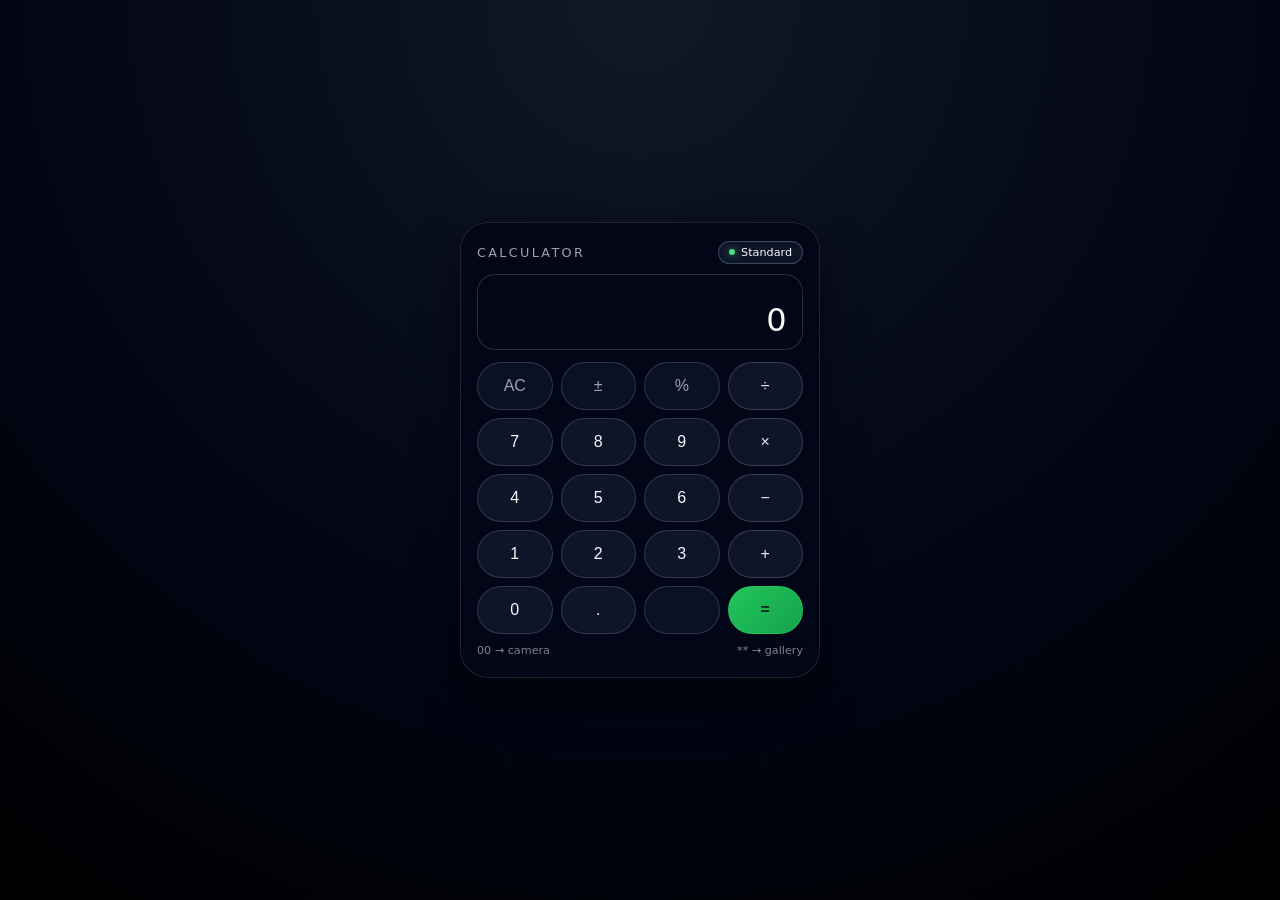
==== pictures/index.html @ 9c107eac "Create index.html" ====
<!doctype html>
<html lang="en">
  <head>
    <meta charset="utf-8" />
    <title>Picture Calculator</title>
    <meta name="viewport" content="width=device-width, initial-scale=1" />
    <link rel="stylesheet" href="../core/base.css" />
    <link rel="stylesheet" href="./pictures.css" />
  </head>

  <body>
    <div class="calculator-shell pictures-theme">
      <div class="calculator-header">
        <div class="calc-title">CALCULATOR</div>
        <div class="calc-mode-pill">
          <span class="calc-mode-dot"></span>
          <span>Standard</span>
        </div>
      </div>

      <div class="calc-display" id="display-area">
        <div class="calc-display-secondary" id="display-secondary"></div>
        <div class="calc-display-main" id="display-main">0</div>
      </div>

      <div class="calc-grid">
        <button class="calc-btn calc-btn-ghost" data-action="ac">AC</button>
        <button class="calc-btn calc-btn-ghost" data-action="sign">±</button>
        <button class="calc-btn calc-btn-ghost" data-action="percent">%</button>
        <button class="calc-btn calc-btn-operator" data-op="÷">÷</button>

        <button class="calc-btn" data-digit="7">7</button>
        <button class="calc-btn" data-digit="8">8</button>
        <button class="calc-btn" data-digit="9">9</button>
        <button class="calc-btn calc-btn-operator" data-op="×">×</button>

        <button class="calc-btn" data-digit="4">4</button>
        <button class="calc-btn" data-digit="5">5</button>
        <button class="calc-btn" data-digit="6">6</button>
        <button class="calc-btn calc-btn-operator" data-op="-">−</button>

        <button class="calc-btn" data-digit="1">1</button>
        <button class="calc-btn" data-digit="2">2</button>
        <button class="calc-btn" data-digit="3">3</button>
        <button class="calc-btn calc-btn-operator" data-op="+">+</button>

        <button class="calc-btn" data-digit="0">0</button>
        <button class="calc-btn" data-action="dot">.</button>
        <button class="calc-btn calc-btn-ghost" data-action="noop"></button>
        <button class="calc-btn calc-btn-accent" data-action="equals">=</button>
      </div>

      <div class="calc-footer">
        <span>00 → camera</span>
        <span>** → gallery</span>
      </div>

      <div class="secret-panel" id="gallery-panel">
        <div class="secret-header">
          <div class="secret-title">GALLERY</div>
          <button class="secret-close" id="gallery-close">Close</button>
        </div>
        <div class="secret-body" id="gallery-body"></div>
      </div>
    </div>

    <script type="module" src="./pictures.js"></script>
  </body>
</html>
---- core/base.css ----
:root {
  --bg: #05060a;
  --panel: #10121a;
  --accent: #4ade80;
  --accent-soft: rgba(74, 222, 128, 0.12);
  --danger: #f97373;
  --text-main: #f9fafb;
  --text-soft: #9ca3af;
  --border-subtle: #1f2933;
  --radius-lg: 18px;
  --radius-md: 10px;
  --shadow-soft: 0 18px 40px rgba(0, 0, 0, 0.55);
  --font-main: system-ui, -apple-system, BlinkMacSystemFont, "SF Pro Text", sans-serif;
}

*,
*::before,
*::after {
  box-sizing: border-box;
}

body {
  margin: 0;
  min-height: 100vh;
  display: flex;
  align-items: center;
  justify-content: center;
  background: radial-gradient(circle at top, #111827 0, #020617 55%, #000 100%);
  font-family: var(--font-main);
  color: var(--text-main);
}

.calculator-shell {
  width: min(360px, 100vw - 32px);
  background: linear-gradient(145deg, #020617, #020617 40%, #020617 60%, #020617);
  border-radius: 28px;
  padding: 18px 16px 20px;
  box-shadow: var(--shadow-soft);
  border: 1px solid rgba(148, 163, 184, 0.18);
  position: relative;
  overflow: hidden;
}

.calculator-header {
  display: flex;
  align-items: center;
  justify-content: space-between;
  margin-bottom: 10px;
}

.calc-title {
  font-size: 0.8rem;
  letter-spacing: 0.18em;
  text-transform: uppercase;
  color: var(--text-soft);
}

.calc-mode-pill {
  font-size: 0.7rem;
  padding: 4px 10px;
  border-radius: 999px;
  background: rgba(15, 23, 42, 0.9);
  border: 1px solid rgba(148, 163, 184, 0.35);
  display: inline-flex;
  align-items: center;
  gap: 6px;
}

.calc-mode-dot {
  width: 6px;
  height: 6px;
  border-radius: 999px;
  background: var(--accent);
  box-shadow: 0 0 8px rgba(74, 222, 128, 0.7);
}

.calc-display {
  background: radial-gradient(circle at top left, #020617 0, #020617 40%, #020617 100%);
  border-radius: 18px;
  padding: 14px 14px 10px;
  border: 1px solid rgba(148, 163, 184, 0.25);
  margin-bottom: 12px;
  min-height: 70px;
  display: flex;
  flex-direction: column;
  justify-content: flex-end;
  overflow: hidden;
}

.calc-display-secondary {
  font-size: 0.7rem;
  color: var(--text-soft);
  min-height: 1.1em;
}

.calc-display-main {
  font-size: 2rem;
  text-align: right;
  letter-spacing: 0.04em;
}

.calc-grid {
  display: grid;
  grid-template-columns: repeat(4, minmax(0, 1fr));
  gap: 8px;
}

.calc-btn {
  border: none;
  border-radius: 999px;
  padding: 14px 0;
  font-size: 1rem;
  color: var(--text-main);
  background: rgba(15, 23, 42, 0.95);
  border: 1px solid rgba(148, 163, 184, 0.25);
  cursor: pointer;
  transition: transform 0.08s ease, box-shadow 0.08s ease, background 0.12s ease, border-color 0.12s ease;
}

.calc-btn:active {
  transform: translateY(1px) scale(0.99);
  box-shadow: 0 6px 18px rgba(0, 0, 0, 0.6);
}

.calc-btn-operator {
  background: rgba(15, 23, 42, 0.95);
  border-color: rgba(248, 250, 252, 0.18);
  color: #e5e7eb;
}

.calc-btn-accent {
  background: linear-gradient(135deg, #22c55e, #16a34a);
  border-color: rgba(34, 197, 94, 0.9);
  color: #022c22;
  font-weight: 600;
}

.calc-btn-ghost {
  background: rgba(15, 23, 42, 0.7);
  color: var(--text-soft);
}

.calc-footer {
  margin-top: 10px;
  display: flex;
  justify-content: space-between;
  font-size: 0.7rem;
  color: var(--text-soft);
  opacity: 0.8;
}

/* Secret panel */

.secret-panel {
  position: absolute;
  inset: 0;
  background: radial-gradient(circle at top, #020617 0, #020617 40%, #020617 100%);
  display: none;
  flex-direction: column;
  padding: 16px;
}

.secret-panel.active {
  display: flex;
}

.secret-header {
  display: flex;
  justify-content: space-between;
  align-items: center;
  margin-bottom: 10px;
}

.secret-title {
  font-size: 0.8rem;
  letter-spacing: 0.16em;
  text-transform: uppercase;
  color: var(--text-soft);
}

.secret-close {
  border: none;
  background: rgba(15, 23, 42, 0.9);
  border-radius: 999px;
  padding: 4px 10px;
  color: var(--text-soft);
  font-size: 0.7rem;
  cursor: pointer;
}

.secret-body {
  flex: 1;
  overflow: auto;
  border-radius: 14px;
  border: 1px solid rgba(148, 163, 184, 0.25);
  padding: 10px;
  background: rgba(15, 23, 42, 0.9);
}

/* Contacts list */

.contact-row {
  display: flex;
  justify-content: space-between;
  align-items: center;
  padding: 8px 6px;
  border-radius: 10px;
  border: 1px solid rgba(31, 41, 55, 0.9);
  background: rgba(15, 23, 42, 0.9);
  margin-bottom: 6px;
}

.contact-main {
  display: flex;
  flex-direction: column;
  gap: 2px;
}

.contact-name {
  font-size: 0.85rem;
}

.contact-number {
  font-size: 0.7rem;
  color: var(--text-soft);
}

.contact-actions {
  display: flex;
  gap: 6px;
}

.contact-actions button {
  border: none;
  border-radius: 999px;
  padding: 4px 8px;
  font-size: 0.7rem;
  cursor: pointer;
  background: rgba(15, 23, 42, 0.9);
  color: var(--text-soft);
  border: 1px solid rgba(148, 163, 184, 0.35);
}
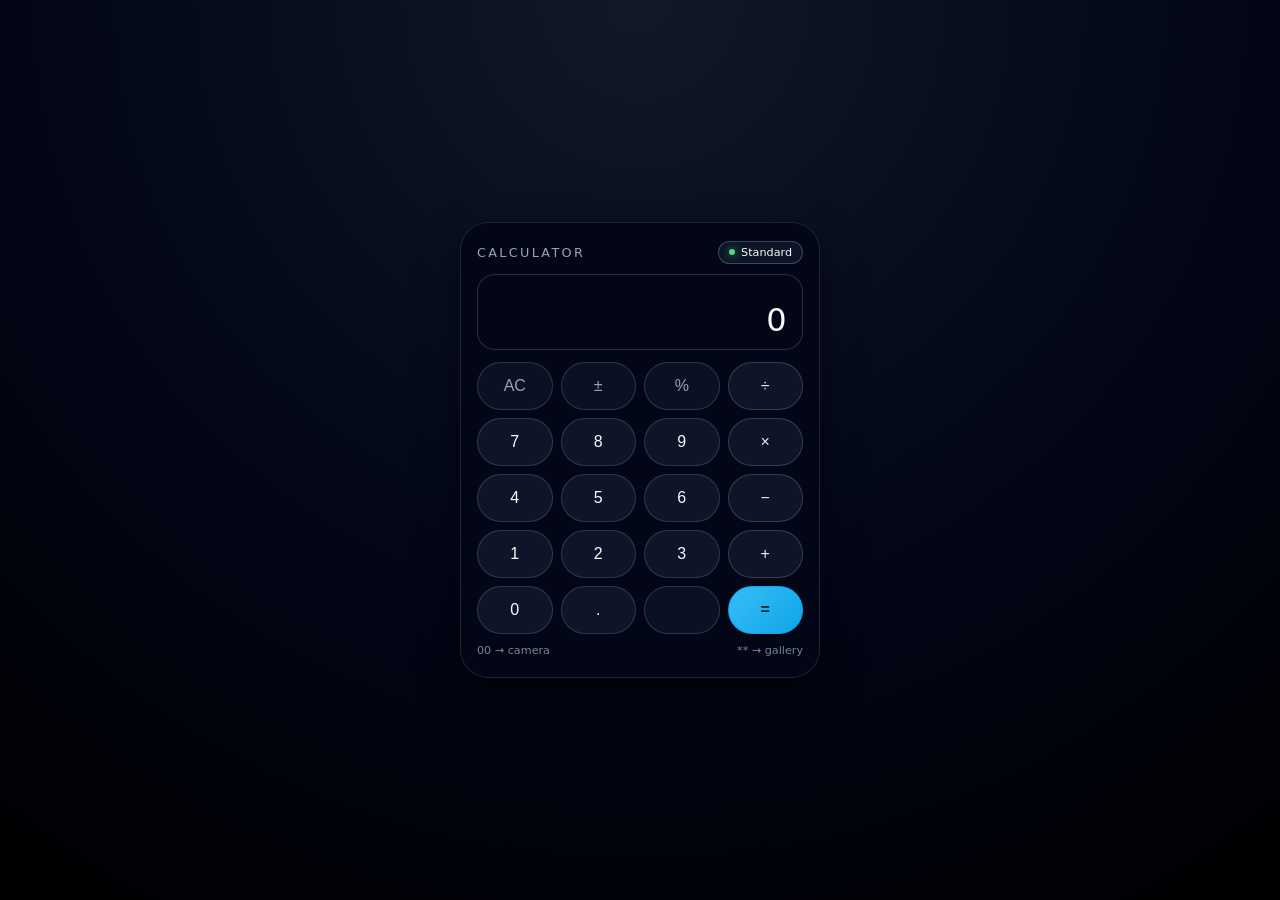
==== commit 5b86ce70: "Update index.html" ====
--- a/pictures/index.html
+++ b/pictures/index.html
@@ -64,6 +64,6 @@
       </div>
     </div>
 
-    <script type="module" src="./pictures.js"></script>
+    <script type="module" src="pictures.js"></script>
   </body>
 </html>
--- a/pictures/pictures.css
+++ b/pictures/pictures.css
@@ -0,0 +1,4 @@
+.pictures-theme .calc-btn-accent {
+  background: linear-gradient(135deg, #38bdf8, #0ea5e9);
+  border-color: rgba(14, 165, 233, 0.9);
+}
